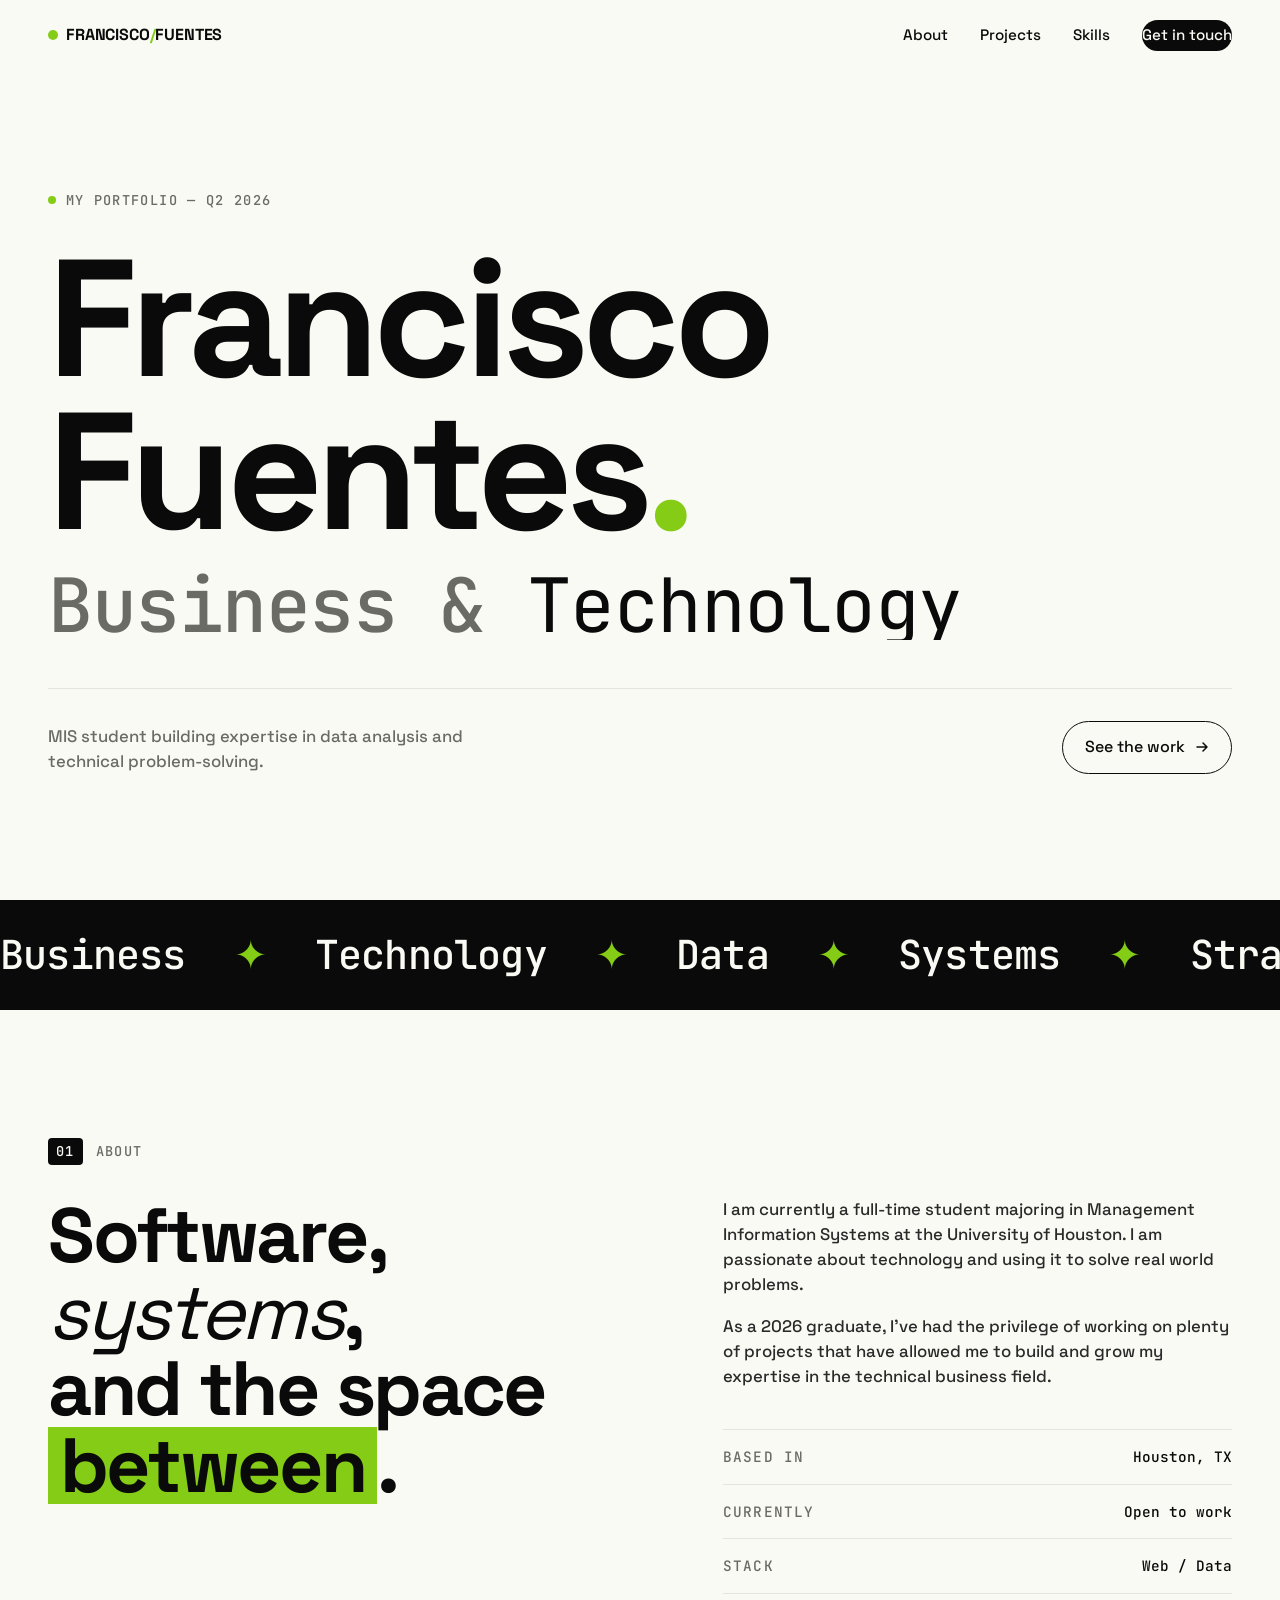
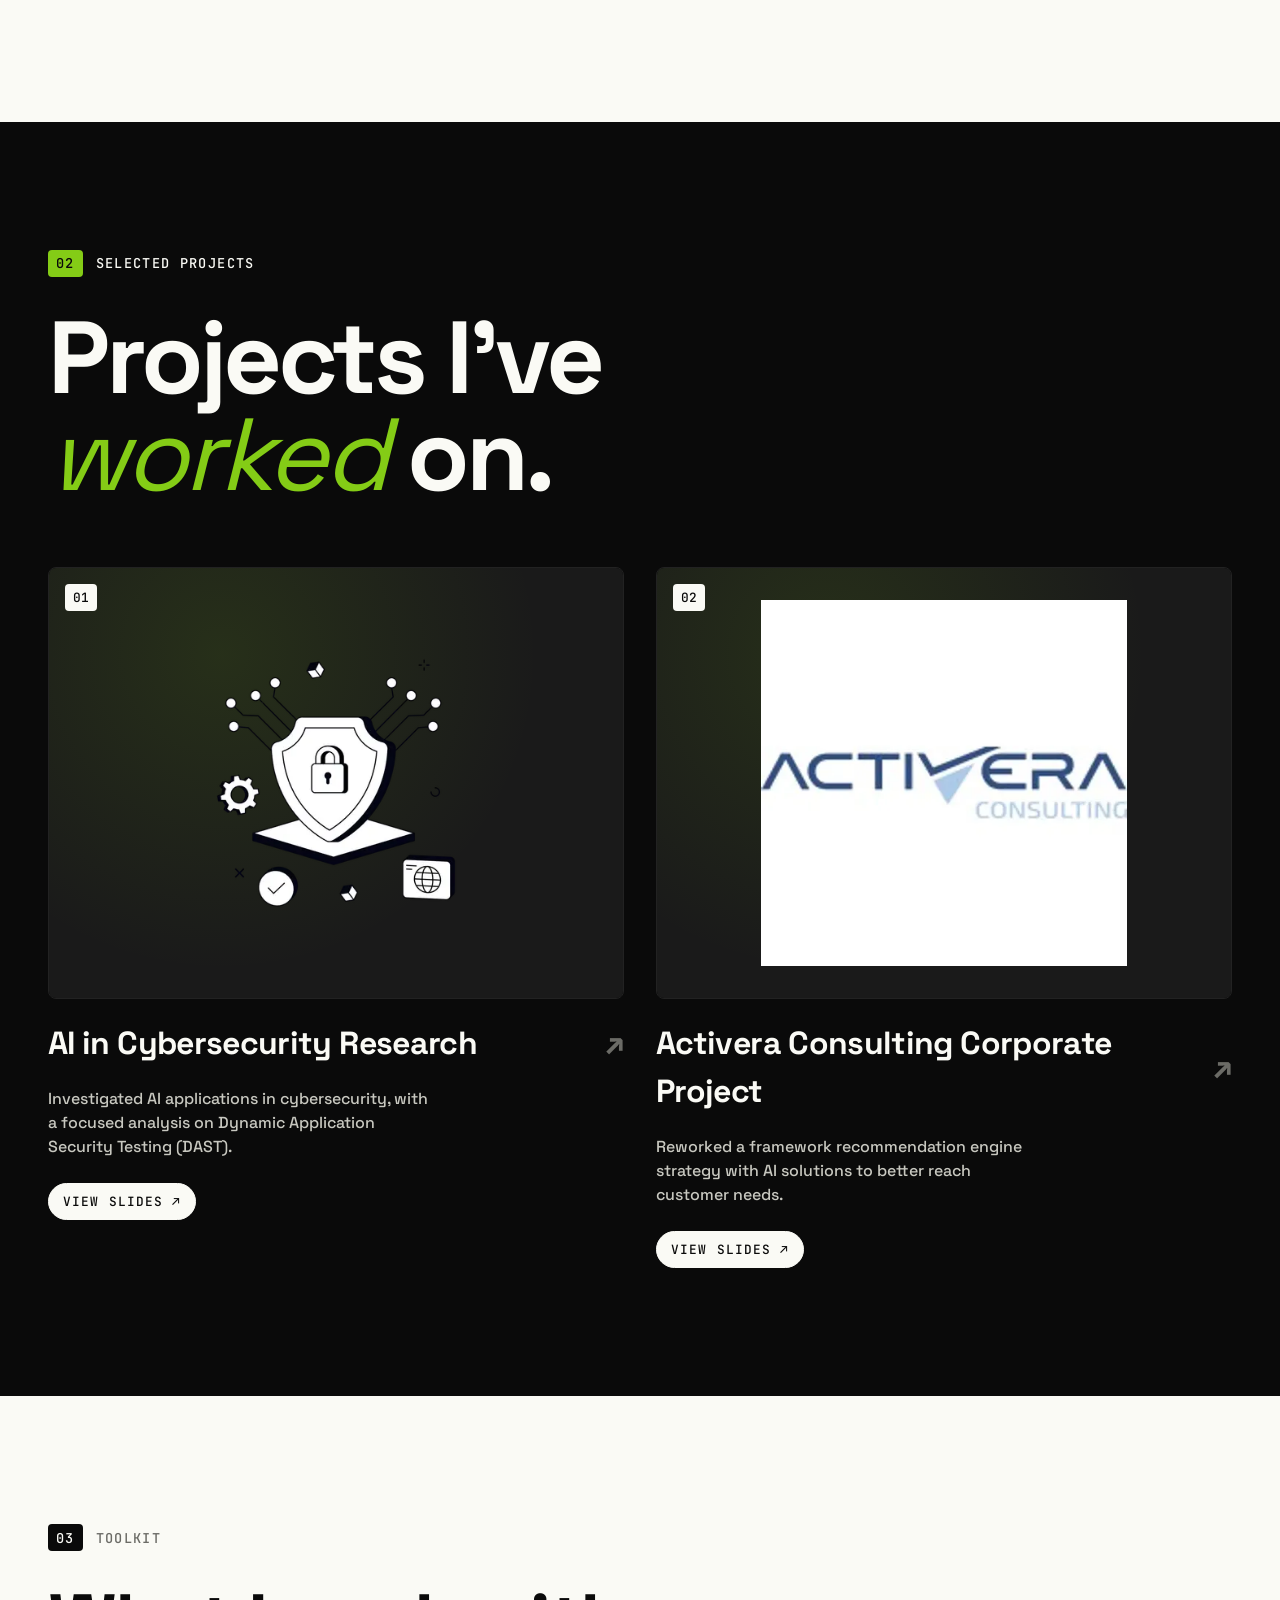
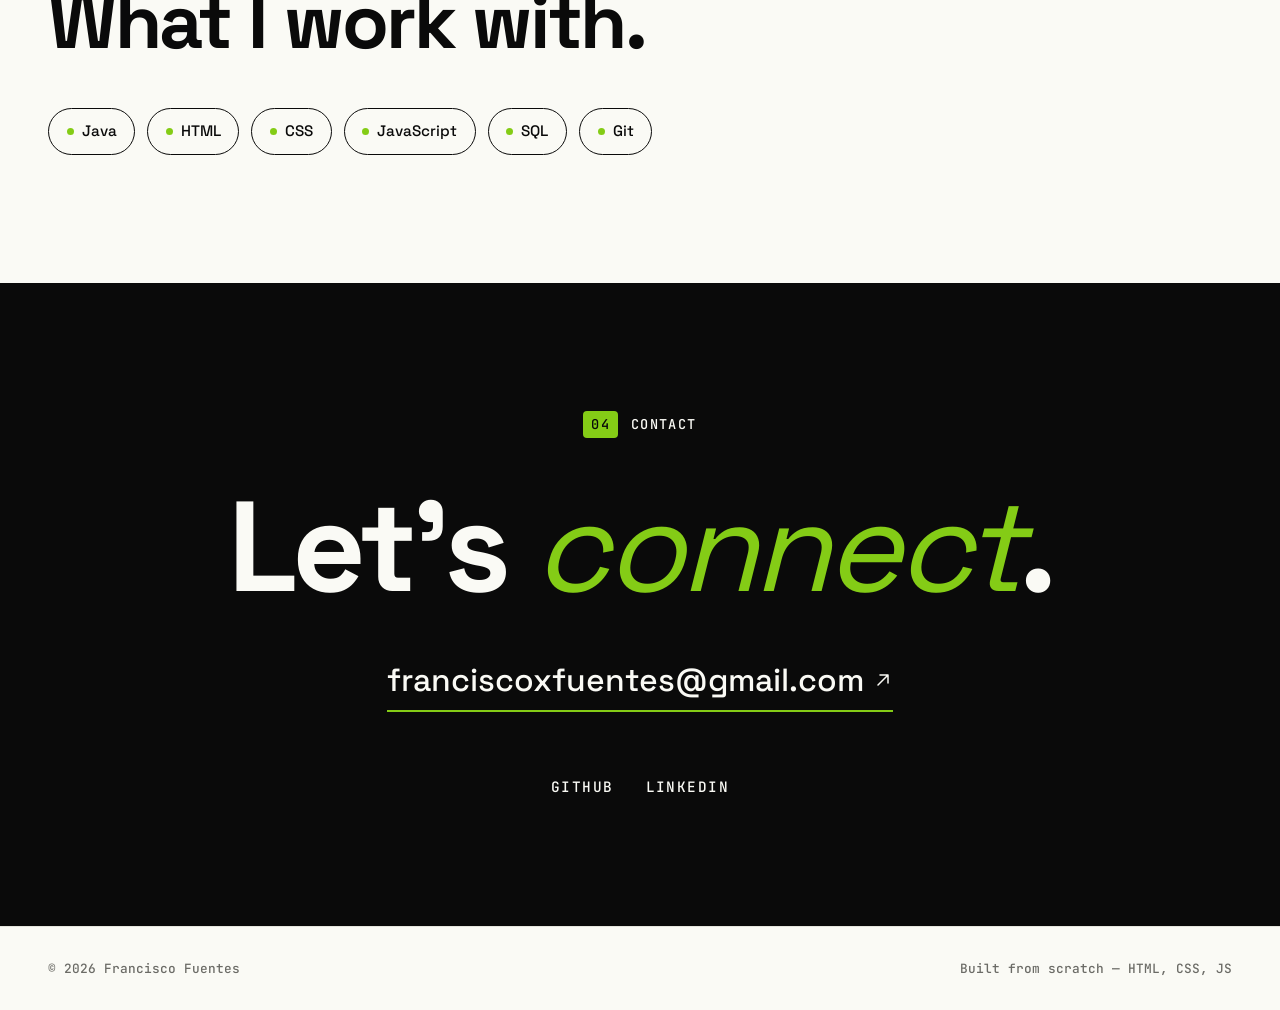
==== index.html @ 5ec777bb "First commit" ====
<!DOCTYPE html>
<html lang="en">
<head>
  <meta charset="UTF-8" />
  <meta name="viewport" content="width=device-width, initial-scale=1.0" />
  <meta name="description" content="Personal portfolio — selected work and projects." />
  <title>Portfolio — Francisco Fuentes</title>

  <link rel="preconnect" href="https://fonts.googleapis.com" />
  <link rel="preconnect" href="https://fonts.gstatic.com" crossorigin />
  <link
    href="https://fonts.googleapis.com/css2?family=Space+Grotesk:wght@400;500;700&family=JetBrains+Mono:wght@400;500&display=swap"
    rel="stylesheet"
  />

  <link rel="stylesheet" href="styles.css" />
</head>
<body>
  <div class="cursor" aria-hidden="true"></div>

  <header class="nav" data-reveal>
    <a href="#top" class="nav__brand">
      <span class="nav__dot" aria-hidden="true"></span>
      <span class="nav__name">FRANCISCO<span class="accent">/</span>FUENTES</span>
    </a>
    <nav class="nav__links" aria-label="Primary">
      <a href="#about">About</a>
      <a href="#work">Projects</a>
      <a href="#skills">Skills</a>
      <a href="#contact" class="nav__cta">Get in touch</a>
    </nav>
  </header>

  <main id="top">
    <section class="hero">
      <p class="eyebrow" data-reveal>
        <span class="eyebrow__bullet" aria-hidden="true"></span>
        My Portfolio &mdash; Q2 2026
      </p>

      <h1 class="hero__title">
        <span class="line"><span>Francisco</span></span>
        <span class="line"><span>Fuentes<span class="accent">.</span></span></span>
        <span class="line line--small"><span>Business &amp; <em>Technology</em></span></span>
      </h1>

      <div class="hero__meta" data-reveal>
        <p class="hero__bio">
          MIS student building expertise in data analysis and technical problem-solving.
        </p>
        <a href="#work" class="hero__scroll">
          <span>See the work</span>
          <svg width="14" height="14" viewBox="0 0 14 14" aria-hidden="true">
            <path d="M2 7h10M8 3l4 4-4 4" fill="none" stroke="currentColor" stroke-width="1.5" stroke-linecap="round" stroke-linejoin="round"/>
          </svg>
        </a>
      </div>
    </section>

    <div class="marquee" aria-hidden="true">
      <div class="marquee__track">
        <span>Business</span><span aria-hidden="true">✦</span>
        <span>Technology</span><span aria-hidden="true">✦</span>
        <span>Data</span><span aria-hidden="true">✦</span>
        <span>Systems</span><span aria-hidden="true">✦</span>
        <span>Strategy</span><span aria-hidden="true">✦</span>
        <span>Research</span><span aria-hidden="true">✦</span>
        <span>Business</span><span aria-hidden="true">✦</span>
        <span>Technology</span><span aria-hidden="true">✦</span>
        <span>Data</span><span aria-hidden="true">✦</span>
        <span>Systems</span><span aria-hidden="true">✦</span>
        <span>Strategy</span><span aria-hidden="true">✦</span>
        <span>Research</span><span aria-hidden="true">✦</span>
      </div>
    </div>

    <section class="about" id="about">
      <p class="section-label" data-reveal>
        <span class="section-label__num">01</span>
        <span>About</span>
      </p>
      <div class="about__grid">
        <h2 class="about__heading" data-reveal>
          Software, <br/>
          <em>systems</em>,<br/>
          and the space<br/>
          <span class="accent-block">between</span>.
        </h2>
        <div class="about__body" data-reveal>
          <p>
            I am currently a full-time student majoring in Management Information Systems at the University of Houston. I am passionate about technology and using it to solve real world problems.
          </p>
          <p>
            As a 2026 graduate, I've had the privilege of working on plenty of projects that have allowed me to build and grow my expertise in the technical business field.
          </p>
          <ul class="about__facts">
            <li><span>Based in</span><strong>Houston, TX</strong></li>
            <li><span>Currently</span><strong>Open to work</strong></li>
            <li><span>Stack</span><strong>Web / Data</strong></li>
          </ul>
        </div>
      </div>
    </section>

    <section class="work" id="work">
      <p class="section-label section-label--light" data-reveal>
        <span class="section-label__num">02</span>
        <span>Selected projects</span>
      </p>
      <h2 class="work__heading" data-reveal>
        Projects I've<br/>
        <em>worked</em> on.
      </h2>

      <div class="projects" id="projects" role="list"></div>
    </section>

    <section class="skills" id="skills">
      <p class="section-label" data-reveal>
        <span class="section-label__num">03</span>
        <span>Toolkit</span>
      </p>
      <h2 class="skills__heading" data-reveal>What I work with.</h2>
      <ul class="skills__grid" id="skills-grid"></ul>
    </section>

    <section class="contact" id="contact">
      <p class="section-label section-label--light" data-reveal>
        <span class="section-label__num">04</span>
        <span>Contact</span>
      </p>
      <h2 class="contact__heading" data-reveal>
        Let's <em>connect</em>.
      </h2>
      <a href="mailto:franciscoxfuentes@gmail.com" class="contact__email" data-reveal>
        franciscoxfuentes@gmail.com
        <svg width="20" height="20" viewBox="0 0 20 20" aria-hidden="true">
          <path d="M5 15L15 5M7 5h8v8" fill="none" stroke="currentColor" stroke-width="1.5" stroke-linecap="round" stroke-linejoin="round"/>
        </svg>
      </a>

      <ul class="contact__links" data-reveal>
        <li><a href="https://github.com/" target="_blank" rel="noopener">GitHub</a></li>
        <li><a href="https://www.linkedin.com/" target="_blank" rel="noopener">LinkedIn</a></li>
      </ul>
    </section>
  </main>

  <footer class="footer">
    <span>&copy; <span id="year"></span> Francisco Fuentes</span>
    <span class="footer__meta">Built from scratch &mdash; HTML, CSS, JS</span>
  </footer>

  <script src="projects.js"></script>
  <script src="common.js"></script>
  <script src="script.js"></script>
</body>
</html>
---- styles.css ----
:root {
  --bg:       #fafaf5;
  --ink:      #0a0a0a;
  --ink-2:    #1a1a1a;
  --muted:    #6b6b66;
  --line:     #e5e5dd;
  --lime:     #84cc16;
  --lime-2:   #a3e635;

  --display:  'Space Grotesk', system-ui, sans-serif;
  --mono:     'JetBrains Mono', ui-monospace, monospace;

  --pad: clamp(1.25rem, 4vw, 3rem);
  --max: 1400px;

  --ease: cubic-bezier(0.22, 1, 0.36, 1);
}

* { box-sizing: border-box; margin: 0; padding: 0; }

html { scroll-behavior: smooth; -webkit-text-size-adjust: 100%; }
body {
  font-family: var(--display);
  background: var(--bg);
  color: var(--ink);
  font-weight: 500;
  line-height: 1.5;
  overflow-x: hidden;
  -webkit-font-smoothing: antialiased;
  -moz-osx-font-smoothing: grayscale;
}

a { color: inherit; text-decoration: none; }
button { font: inherit; cursor: pointer; }
img { display: block; max-width: 100%; }

::selection { background: var(--lime); color: var(--ink); }

.accent { color: var(--lime); }
.accent-block {
  background: var(--lime);
  padding: 0 0.15em;
  display: inline-block;
}

/* Cursor follower */
.cursor {
  position: fixed;
  top: 0; left: 0;
  width: 14px; height: 14px;
  border-radius: 50%;
  background: var(--lime);
  pointer-events: none;
  z-index: 9999;
  mix-blend-mode: multiply;
  transform: translate(-50%, -50%);
  transition: width 0.25s var(--ease), height 0.25s var(--ease), opacity 0.2s var(--ease);
  opacity: 0;
}
.cursor.is-visible { opacity: 1; }
.cursor.is-hover  { width: 56px; height: 56px; }
@media (hover: none) { .cursor { display: none; } }

/* Nav */
.nav {
  position: fixed;
  top: 0; left: 0; right: 0;
  display: flex;
  align-items: center;
  justify-content: space-between;
  padding: 1.25rem var(--pad);
  z-index: 100;
  background: color-mix(in srgb, var(--bg) 80%, transparent);
  backdrop-filter: blur(12px);
  -webkit-backdrop-filter: blur(12px);
  border-bottom: 1px solid transparent;
  transition: border-color 0.3s var(--ease);
}
.nav.is-scrolled { border-bottom-color: var(--line); }

.nav__brand {
  display: flex;
  align-items: center;
  gap: 0.5rem;
  font-weight: 700;
  letter-spacing: -0.01em;
}
.nav__dot {
  width: 10px; height: 10px;
  background: var(--lime);
  border-radius: 50%;
  display: inline-block;
  animation: pulse 2.4s var(--ease) infinite;
}
@keyframes pulse {
  0%, 100% { transform: scale(1); opacity: 1; }
  50% { transform: scale(1.4); opacity: 0.6; }
}

.nav__links {
  display: flex;
  align-items: center;
  gap: 2rem;
  font-size: 0.95rem;
}
.nav__links a {
  position: relative;
  padding: 0.25rem 0;
}
.nav__links a:not(.nav__cta)::after {
  content: '';
  position: absolute;
  left: 0; bottom: 0;
  width: 100%;
  height: 1.5px;
  background: var(--ink);
  transform-origin: right;
  transform: scaleX(0);
  transition: transform 0.4s var(--ease);
}
.nav__links a:not(.nav__cta):hover::after { transform-origin: left; transform: scaleX(1); }

.nav__cta {
  background: var(--ink);
  color: var(--bg);
  padding: 0.6rem 2rem;
  border-radius: 999px;
  font-weight: 500;
  transition: background 0.3s var(--ease), color 0.3s var(--ease);
}
.nav__cta:hover { background: var(--lime); color: var(--ink); }

@media (max-width: 720px) {
  .nav__links { gap: 1rem; }
  .nav__links a:not(.nav__cta) { display: none; }
}

/* Hero */
.hero {
  min-height: 100vh;
  padding: 8rem var(--pad) 4rem;
  max-width: var(--max);
  margin: 0 auto;
  display: flex;
  flex-direction: column;
  justify-content: center;
  position: relative;
}

.eyebrow {
  font-family: var(--mono);
  font-size: 0.85rem;
  text-transform: uppercase;
  letter-spacing: 0.1em;
  color: var(--muted);
  display: inline-flex;
  align-items: center;
  gap: 0.6rem;
  margin-bottom: 2rem;
}
.eyebrow__bullet {
  width: 8px; height: 8px;
  background: var(--lime);
  border-radius: 50%;
  display: inline-block;
}

.hero__title {
  font-size: clamp(3.5rem, 13vw, 11rem);
  font-weight: 700;
  line-height: 0.92;
  letter-spacing: -0.04em;
  margin-bottom: 3rem;
}
.hero__title em { font-style: italic; font-weight: 400; }
.hero__title .line {
  display: block;
  overflow: hidden;
}
.hero__title .line > span {
  display: inline-block;
  transform: translateY(110%);
  transition: transform 1s var(--ease);
}
.hero__title.is-revealed .line > span { transform: translateY(0); }
.hero__title .line:nth-child(1) > span { transition-delay: 0.05s; }
.hero__title .line:nth-child(2) > span { transition-delay: 0.18s; }
.hero__title .line:nth-child(3) > span { transition-delay: 0.32s; }

.hero__title .line--small {
  font-size: 0.45em;
  font-weight: 500;
  font-family: var(--mono);
  letter-spacing: -0.02em;
  margin-top: 0.3em;
  color: var(--muted);
}
.hero__title .line--small em { color: var(--ink); font-style: normal; }

.hero__meta {
  display: flex;
  flex-wrap: wrap;
  align-items: flex-end;
  justify-content: space-between;
  gap: 2rem;
  border-top: 1px solid var(--line);
  padding-top: 2rem;
}
.hero__bio {
  max-width: 28rem;
  font-size: 1.05rem;
  color: var(--muted);
}

.hero__scroll {
  display: inline-flex;
  align-items: center;
  gap: 0.6rem;
  padding: 0.85rem 1.4rem;
  border: 1.5px solid var(--ink);
  border-radius: 999px;
  font-weight: 500;
  transition: background 0.3s var(--ease), color 0.3s var(--ease), transform 0.3s var(--ease);
}
.hero__scroll:hover {
  background: var(--ink);
  color: var(--bg);
  transform: translateY(-2px);
}
.hero__scroll svg { transition: transform 0.3s var(--ease); }
.hero__scroll:hover svg { transform: translateX(4px); }

/* Marquee */
.marquee {
  background: var(--ink);
  color: var(--bg);
  padding: 1.5rem 0;
  overflow: hidden;
  border-top: 1px solid var(--ink);
  border-bottom: 1px solid var(--ink);
}
.marquee__track {
  display: flex;
  gap: 3rem;
  white-space: nowrap;
  animation: marquee 30s linear infinite;
  font-family: var(--mono);
  font-size: clamp(1.5rem, 4vw, 2.5rem);
  font-weight: 500;
  letter-spacing: -0.02em;
  width: max-content;
}
.marquee__track > span:nth-child(even) { color: var(--lime); }
@keyframes marquee {
  from { transform: translateX(0); }
  to   { transform: translateX(-50%); }
}

/* Section labels */
.section-label {
  font-family: var(--mono);
  font-size: 0.85rem;
  text-transform: uppercase;
  letter-spacing: 0.1em;
  display: inline-flex;
  align-items: center;
  gap: 0.8rem;
  margin-bottom: 2rem;
  color: var(--muted);
}
.section-label__num {
  background: var(--ink);
  color: var(--bg);
  padding: 0.2rem 0.5rem;
  border-radius: 4px;
  font-weight: 500;
}
.section-label--light { color: var(--bg); opacity: 0.7; }
.section-label--light .section-label__num { background: var(--lime); color: var(--ink); }

/* About */
.about {
  padding: 8rem var(--pad);
  max-width: var(--max);
  margin: 0 auto;
}
.about__grid {
  display: grid;
  grid-template-columns: 1.2fr 1fr;
  gap: 4rem;
  align-items: start;
}
.about__heading {
  font-size: clamp(2.25rem, 6vw, 5rem);
  font-weight: 700;
  line-height: 1;
  letter-spacing: -0.03em;
}
.about__heading em { font-style: italic; font-weight: 400; }

.about__body { font-size: 1.05rem; color: #2a2a2a; }
.about__body p + p { margin-top: 1rem; }
.about__facts {
  list-style: none;
  margin-top: 2.5rem;
  border-top: 1px solid var(--line);
}
.about__facts li {
  display: flex;
  justify-content: space-between;
  padding: 1rem 0;
  border-bottom: 1px solid var(--line);
  font-family: var(--mono);
  font-size: 0.9rem;
}
.about__facts li span { color: var(--muted); text-transform: uppercase; letter-spacing: 0.08em; }
.about__facts li strong { font-weight: 500; color: var(--ink); }

@media (max-width: 820px) {
  .about__grid { grid-template-columns: 1fr; gap: 2rem; }
}

/* Work / projects */
.work {
  background: var(--ink);
  color: var(--bg);
  padding: 8rem var(--pad);
}
.work > * { max-width: var(--max); margin-left: auto; margin-right: auto; }

.work__heading {
  font-size: clamp(2.5rem, 8vw, 7rem);
  font-weight: 700;
  line-height: 0.95;
  letter-spacing: -0.04em;
  margin-bottom: 4rem;
}
.work__heading em { font-style: italic; font-weight: 400; color: var(--lime); }

.projects {
  display: grid;
  grid-template-columns: repeat(2, 1fr);
  gap: 3rem 2rem;
}
@media (max-width: 820px) { .projects { grid-template-columns: 1fr; } }

.project {
  display: flex;
  flex-direction: column;
  gap: 1.25rem;
  position: relative;
}
.project__media {
  position: relative;
  aspect-ratio: 4 / 3;
  background: var(--ink-2);
  border-radius: 8px;
  overflow: hidden;
  border: 1px solid #222;
}
.project__media img,
.project__media svg {
  width: 100%;
  height: 100%;
  object-fit: cover;
  transition: transform 0.7s var(--ease);
}
.project__media--contain img,
.project__media--contain svg {
  object-fit: contain;
  padding: 2rem;
  background:
    radial-gradient(circle at 30% 20%, rgba(132, 204, 22, 0.12), transparent 60%),
    var(--ink-2);
}
.project:hover .project__media img,
.project:hover .project__media svg { transform: scale(1.05); }

.project__media::after {
  content: '';
  position: absolute;
  inset: 0;
  background: linear-gradient(180deg, transparent 60%, rgba(132, 204, 22, 0.08));
  pointer-events: none;
  opacity: 0;
  transition: opacity 0.4s var(--ease);
}
.project:hover .project__media::after { opacity: 1; }

.project__index {
  position: absolute;
  top: 1rem; left: 1rem;
  font-family: var(--mono);
  font-size: 0.8rem;
  background: var(--bg);
  color: var(--ink);
  padding: 0.25rem 0.5rem;
  border-radius: 4px;
  z-index: 2;
}

.project__title {
  font-size: clamp(1.5rem, 3vw, 2rem);
  font-weight: 700;
  letter-spacing: -0.02em;
  display: flex;
  align-items: center;
  justify-content: space-between;
  gap: 1rem;
}
.project__title-link {
  color: inherit;
  text-decoration: none;
  transition: color 0.3s var(--ease);
}
.project__title-link:hover { color: var(--lime); }
.project__title-link::after {
  content: '';
  position: absolute;
  inset: 0;
  z-index: 1;
  border-radius: 8px;
}
.project__media,
.project__desc { position: relative; z-index: 0; }
.project__links { position: relative; z-index: 2; }

.project__title-arrow {
  display: inline-block;
  transition: transform 0.4s var(--ease), color 0.3s var(--ease);
  color: var(--muted);
}
.project:hover .project__title-arrow {
  transform: translate(4px, -4px);
  color: var(--lime);
}

.project__desc {
  color: #c8c8c0;
  font-size: 1rem;
  max-width: 38ch;
}

.project__links {
  display: flex;
  gap: 0.75rem;
  margin-top: 0.25rem;
}
.project__link {
  font-family: var(--mono);
  font-size: 0.8rem;
  text-transform: uppercase;
  letter-spacing: 0.08em;
  padding: 0.5rem 0.9rem;
  border: 1px solid #333;
  border-radius: 999px;
  display: inline-flex;
  align-items: center;
  gap: 0.4rem;
  transition: background 0.3s var(--ease), color 0.3s var(--ease), border-color 0.3s var(--ease);
}
.project__link:hover {
  background: var(--lime);
  color: var(--ink);
  border-color: var(--lime);
}
.project__link--primary {
  background: var(--bg);
  color: var(--ink);
  border-color: var(--bg);
}

.projects__empty {
  grid-column: 1 / -1;
  text-align: center;
  padding: 4rem 2rem;
  border: 2px dashed #333;
  border-radius: 8px;
  color: var(--muted);
  font-family: var(--mono);
  font-size: 0.95rem;
}
.projects__empty code {
  background: var(--bg);
  color: var(--ink);
  padding: 0.1em 0.4em;
  border-radius: 4px;
}

/* Skills */
.skills {
  padding: 8rem var(--pad);
  max-width: var(--max);
  margin: 0 auto;
}
.skills__heading {
  font-size: clamp(2.25rem, 6vw, 5rem);
  font-weight: 700;
  line-height: 1;
  letter-spacing: -0.03em;
  margin-bottom: 3rem;
}
.skills__grid {
  list-style: none;
  display: flex;
  flex-wrap: wrap;
  gap: 0.75rem;
}
.skill {
  display: inline-flex;
  align-items: center;
  gap: 0.5rem;
  padding: 0.7rem 1.1rem;
  border: 1.5px solid var(--ink);
  border-radius: 999px;
  font-weight: 500;
  font-size: 0.95rem;
  background: var(--bg);
  transition: background 0.3s var(--ease), color 0.3s var(--ease), transform 0.3s var(--ease);
}
.skill:hover {
  background: var(--lime);
  transform: translateY(-3px) rotate(-2deg);
}
.skill__dot {
  width: 7px; height: 7px;
  border-radius: 50%;
  background: var(--lime);
}
.skill:hover .skill__dot { background: var(--ink); }

/* Contact */
.contact {
  background: var(--ink);
  color: var(--bg);
  padding: 8rem var(--pad);
  text-align: center;
}
.contact__heading {
  font-size: clamp(3rem, 10vw, 9rem);
  font-weight: 700;
  line-height: 0.95;
  letter-spacing: -0.04em;
  margin: 1rem 0 3rem;
}
.contact__heading em { font-style: italic; font-weight: 400; color: var(--lime); }

.contact__email {
  display: inline-flex;
  align-items: center;
  gap: 0.6rem;
  font-size: clamp(1.25rem, 3vw, 2rem);
  font-weight: 500;
  border-bottom: 2px solid var(--lime);
  padding-bottom: 0.4rem;
  transition: color 0.3s var(--ease), gap 0.3s var(--ease);
}
.contact__email:hover { color: var(--lime); gap: 1rem; }

.contact__links {
  list-style: none;
  display: flex;
  justify-content: center;
  flex-wrap: wrap;
  gap: 2rem;
  margin-top: 4rem;
  font-family: var(--mono);
  font-size: 0.9rem;
  text-transform: uppercase;
  letter-spacing: 0.1em;
}
.contact__links a {
  position: relative;
  padding-bottom: 2px;
}
.contact__links a::after {
  content: '';
  position: absolute;
  left: 0; bottom: 0;
  width: 100%;
  height: 1px;
  background: var(--bg);
  transform-origin: right;
  transform: scaleX(0);
  transition: transform 0.4s var(--ease);
}
.contact__links a:hover { color: var(--lime); }
.contact__links a:hover::after { transform-origin: left; transform: scaleX(1); background: var(--lime); }

/* Footer */
.footer {
  display: flex;
  justify-content: space-between;
  align-items: center;
  flex-wrap: wrap;
  gap: 1rem;
  padding: 2rem var(--pad);
  font-family: var(--mono);
  font-size: 0.8rem;
  color: var(--muted);
  border-top: 1px solid var(--line);
}

/* Reveal animations */
[data-reveal] {
  opacity: 0;
  transform: translateY(30px);
  transition: opacity 0.9s var(--ease), transform 0.9s var(--ease);
}
[data-reveal].is-revealed {
  opacity: 1;
  transform: translateY(0);
}

/* Project detail page */
.detail__hero {
  padding: 9rem var(--pad) 4rem;
  max-width: var(--max);
  margin: 0 auto;
}
.detail__hero--404 {
  min-height: 70vh;
  display: flex;
  flex-direction: column;
  justify-content: center;
}
.detail__hero--404 code {
  font-family: var(--mono);
  background: var(--ink);
  color: var(--bg);
  padding: 0.05em 0.4em;
  border-radius: 4px;
  font-size: 0.85em;
}

.detail__back {
  display: inline-flex;
  align-items: center;
  font-family: var(--mono);
  font-size: 0.85rem;
  text-transform: uppercase;
  letter-spacing: 0.1em;
  color: var(--muted);
  margin-bottom: 2.5rem;
  padding-bottom: 2px;
  border-bottom: 1px solid transparent;
  transition: color 0.3s var(--ease), border-color 0.3s var(--ease), gap 0.3s var(--ease);
  gap: 0.4rem;
}
.detail__back:hover {
  color: var(--ink);
  border-bottom-color: var(--ink);
  gap: 0.7rem;
}

.detail__title {
  font-size: clamp(2.75rem, 10vw, 8rem);
  font-weight: 700;
  line-height: 0.95;
  letter-spacing: -0.04em;
  margin: 1rem 0;
}
.detail__title em { font-style: italic; font-weight: 400; }

.detail__tagline {
  font-size: clamp(1.05rem, 2vw, 1.35rem);
  color: var(--muted);
  max-width: 50ch;
  margin-top: 1.5rem;
  line-height: 1.5;
}

.detail__meta {
  list-style: none;
  display: flex;
  flex-wrap: wrap;
  margin-top: 3rem;
  border-top: 1px solid var(--line);
  border-bottom: 1px solid var(--line);
}
.detail__meta li {
  flex: 1 1 12rem;
  padding: 1.1rem 1.5rem 1.1rem 0;
  font-family: var(--mono);
  font-size: 0.9rem;
  border-right: 1px solid var(--line);
}
.detail__meta li:last-child { border-right: none; }
.detail__meta li span {
  display: block;
  color: var(--muted);
  text-transform: uppercase;
  letter-spacing: 0.08em;
  font-size: 0.72rem;
  margin-bottom: 0.4rem;
}
.detail__meta li strong { font-weight: 500; color: var(--ink); }

.detail__actions {
  display: flex;
  flex-wrap: wrap;
  gap: 0.75rem;
  margin-top: 2.5rem;
}
.detail__actions .project__link {
  border-color: var(--ink);
  color: var(--ink);
}
.detail__actions .project__link--primary {
  background: var(--ink);
  color: var(--bg);
  border-color: var(--ink);
}
.detail__actions .project__link:hover {
  background: var(--lime);
  border-color: var(--lime);
  color: var(--ink);
}

.detail__cover {
  background: var(--ink);
  padding: clamp(2rem, 6vw, 4rem) var(--pad);
}
.detail__cover img,
.detail__cover svg {
  display: block;
  width: 100%;
  max-width: var(--max);
  margin: 0 auto;
  aspect-ratio: 16 / 9;
  object-fit: cover;
  border-radius: 10px;
  border: 1px solid #222;
}
.detail__cover--contain img,
.detail__cover--contain svg {
  object-fit: contain;
  padding: clamp(2rem, 6vw, 4rem);
  background:
    radial-gradient(circle at 30% 20%, rgba(132, 204, 22, 0.10), transparent 60%),
    var(--ink-2);
}

.detail__body {
  max-width: 720px;
  margin: 0 auto;
  padding: clamp(4rem, 10vw, 7rem) var(--pad);
  font-size: 1.1rem;
  line-height: 1.7;
  color: #2a2a2a;
}
.detail__body p + p { margin-top: 1.25rem; }
.detail__body p:first-child::first-letter {
  font-size: 1.4em;
  font-weight: 700;
  color: var(--ink);
}

.detail__tech {
  list-style: none;
  display: flex;
  flex-wrap: wrap;
  gap: 0.5rem;
  margin-top: 3.5rem;
  padding-top: 2rem;
  border-top: 1px solid var(--line);
}
.detail__tech li {
  font-family: var(--mono);
  font-size: 0.78rem;
  text-transform: uppercase;
  letter-spacing: 0.08em;
  padding: 0.45rem 0.9rem;
  border: 1px solid var(--line);
  border-radius: 999px;
  color: var(--ink);
  background: var(--bg);
  transition: background 0.3s var(--ease), border-color 0.3s var(--ease);
}
.detail__tech li:hover {
  background: var(--lime);
  border-color: var(--lime);
}

.detail__gallery {
  max-width: var(--max);
  margin: 0 auto;
  padding: 0 var(--pad) clamp(4rem, 10vw, 6rem);
  display: grid;
  grid-template-columns: repeat(auto-fit, minmax(320px, 1fr));
  gap: 1rem;
}
.detail__gallery img {
  width: 100%;
  aspect-ratio: 4 / 3;
  object-fit: cover;
  border-radius: 8px;
  border: 1px solid var(--line);
}

.detail__next { background: var(--ink); color: var(--bg); }
.detail__next a {
  display: flex;
  align-items: center;
  justify-content: space-between;
  gap: 2rem;
  flex-wrap: wrap;
  max-width: var(--max);
  margin: 0 auto;
  padding: clamp(3rem, 6vw, 5rem) var(--pad);
  transition: transform 0.4s var(--ease);
}
.detail__next a:hover { transform: translateX(8px); }
.detail__next-label {
  font-family: var(--mono);
  font-size: 0.85rem;
  text-transform: uppercase;
  letter-spacing: 0.1em;
  color: #888;
}
.detail__next-title {
  font-size: clamp(2rem, 6vw, 4rem);
  font-weight: 700;
  letter-spacing: -0.03em;
  transition: color 0.3s var(--ease);
}
.detail__next a:hover .detail__next-title { color: var(--lime); }

@media (max-width: 720px) {
  .detail__meta { flex-direction: column; }
  .detail__meta li {
    border-right: none;
    border-bottom: 1px solid var(--line);
    padding: 1rem 0;
  }
  .detail__meta li:last-child { border-bottom: none; }
  .detail__next a { justify-content: flex-start; }
}

/* Reduced motion */
@media (prefers-reduced-motion: reduce) {
  *, *::before, *::after {
    animation-duration: 0.001ms !important;
    transition-duration: 0.001ms !important;
  }
  [data-reveal] { opacity: 1; transform: none; }
  .hero__title .line > span { transform: none; }
  .marquee__track { animation: none; }
  .nav__dot { animation: none; }
  html { scroll-behavior: auto; }
}
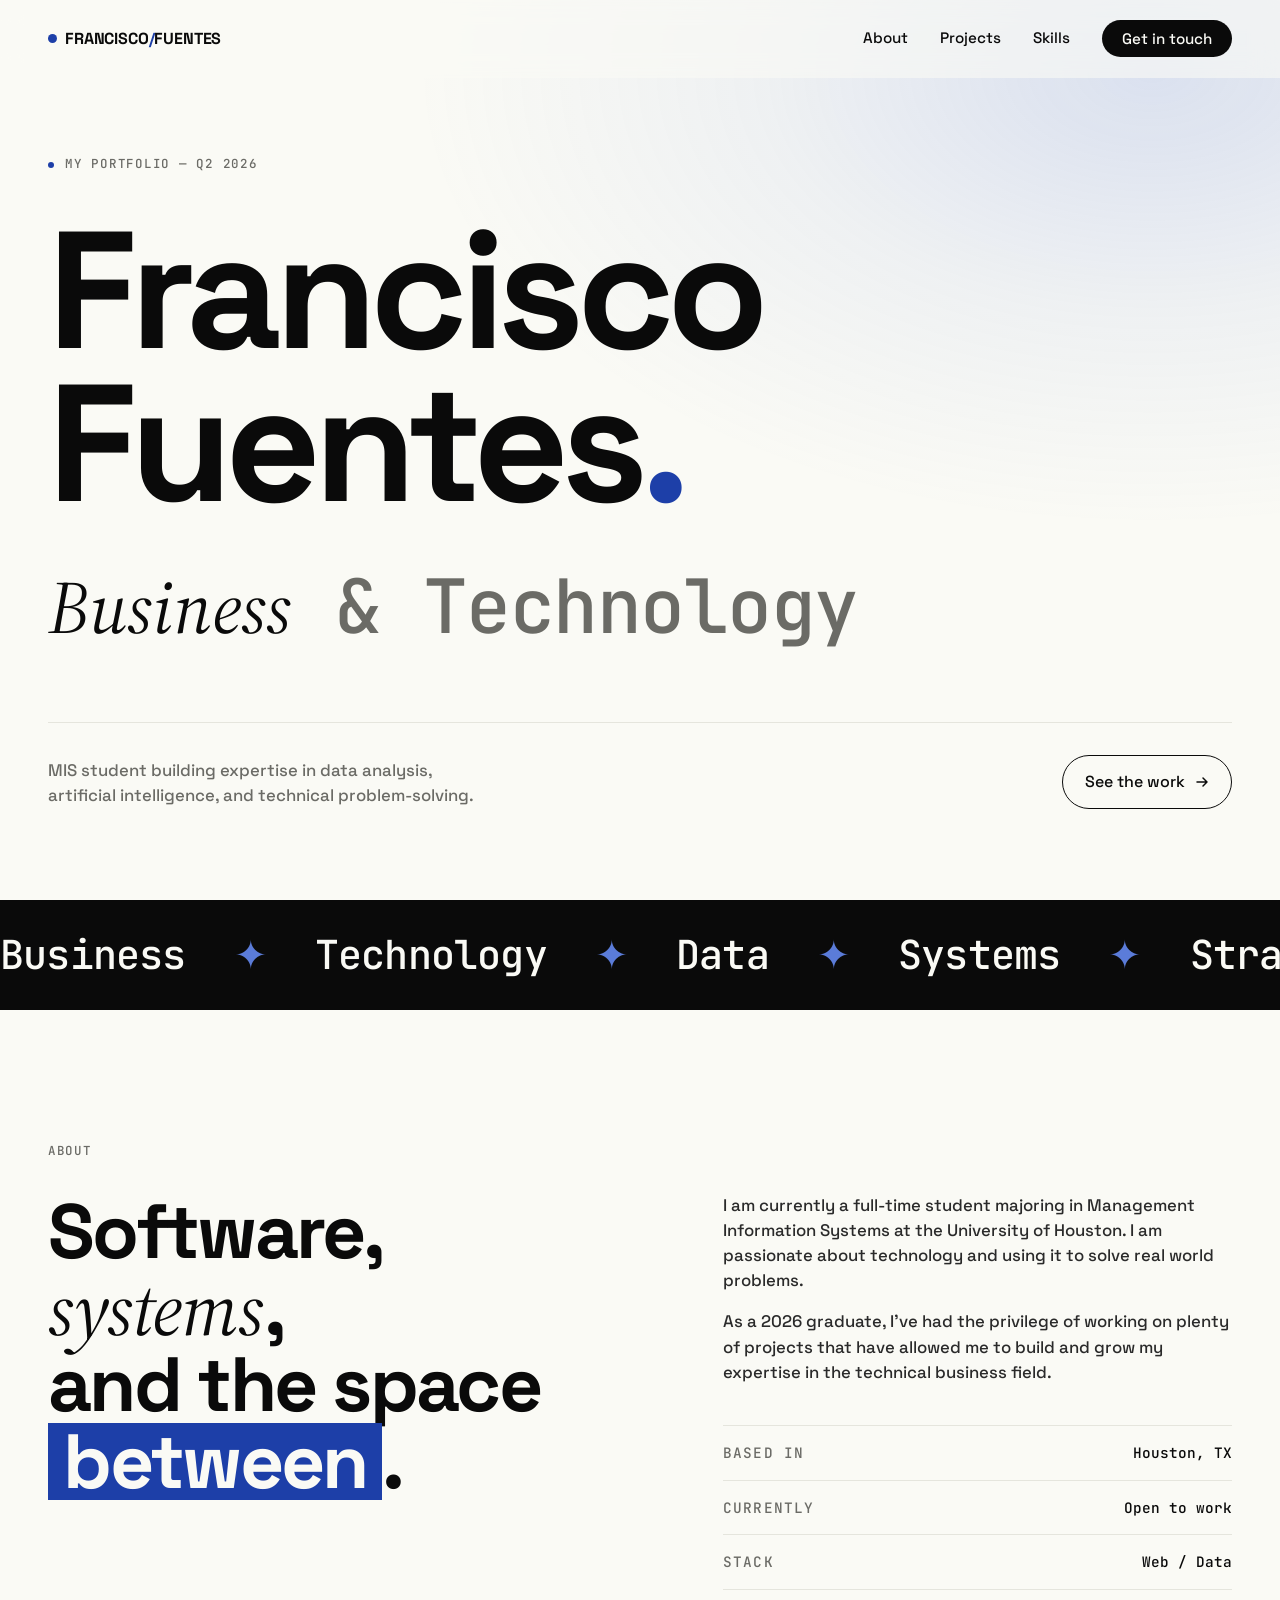
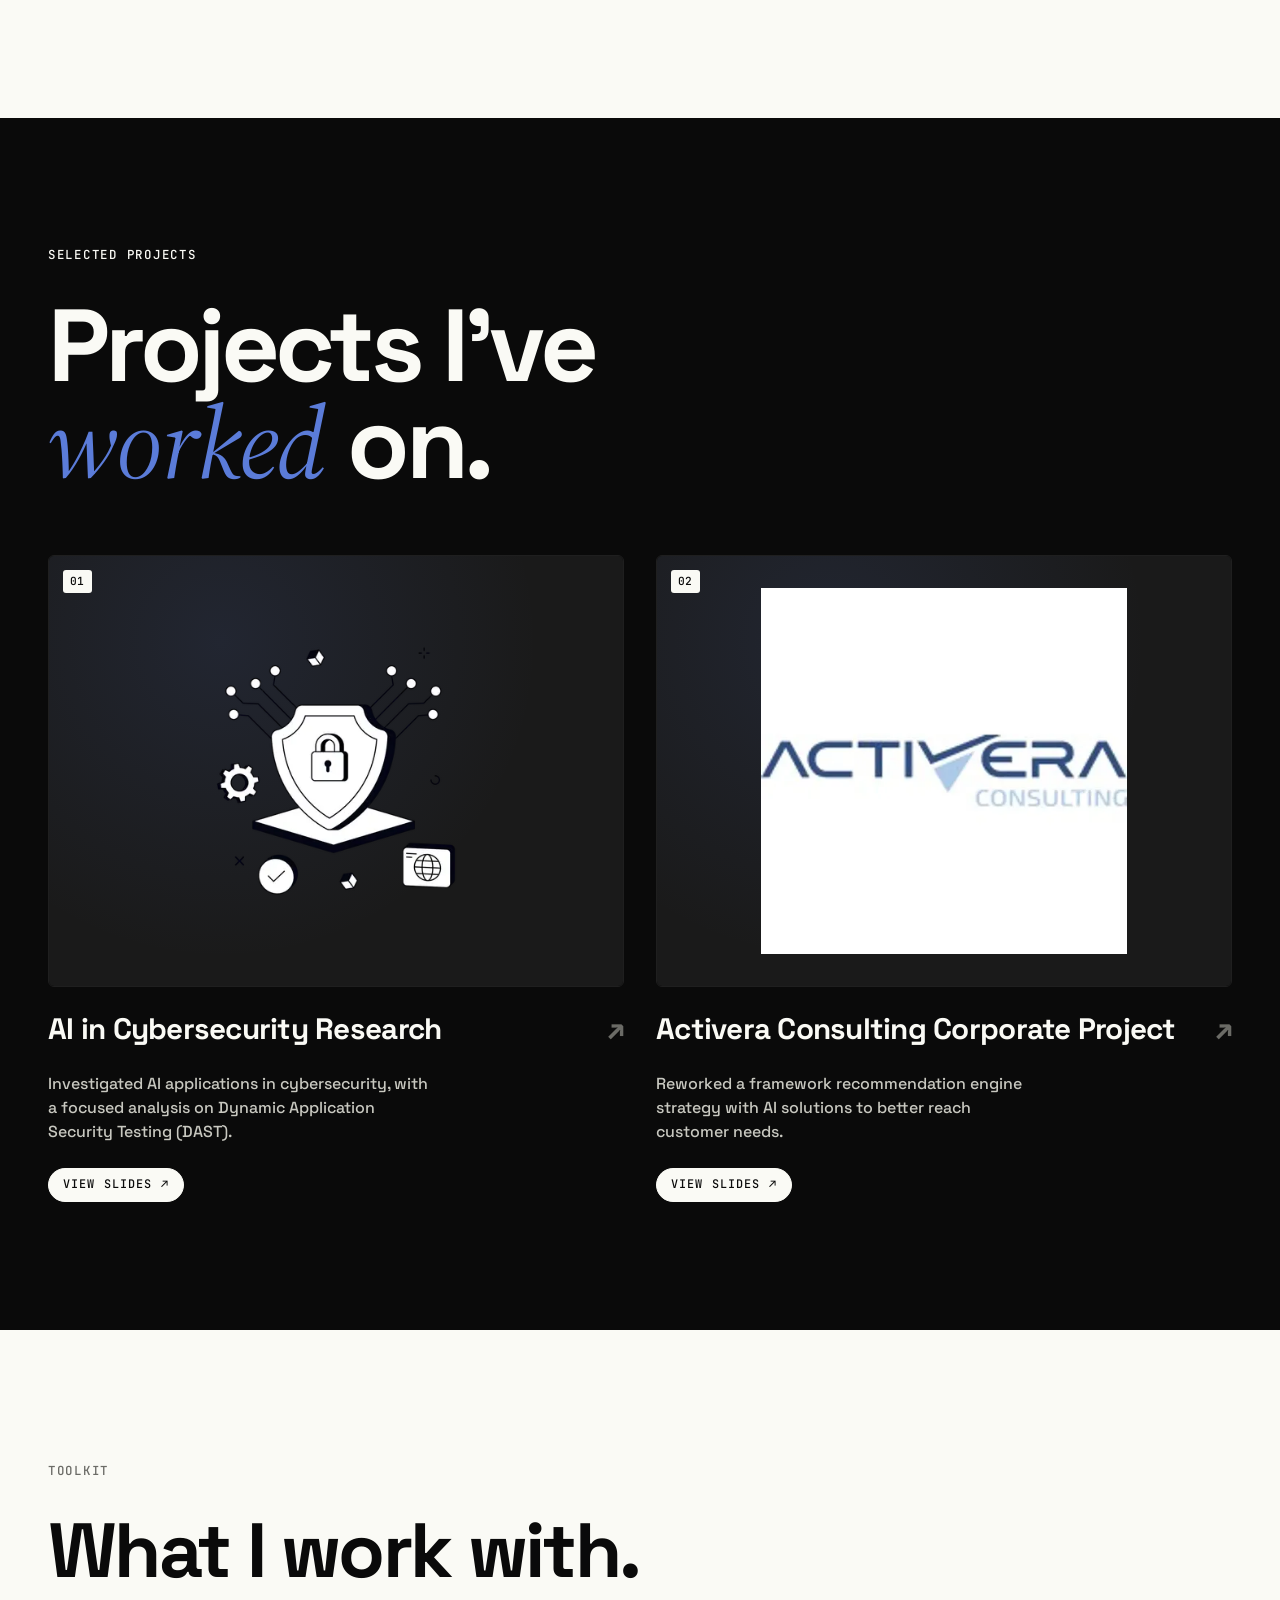
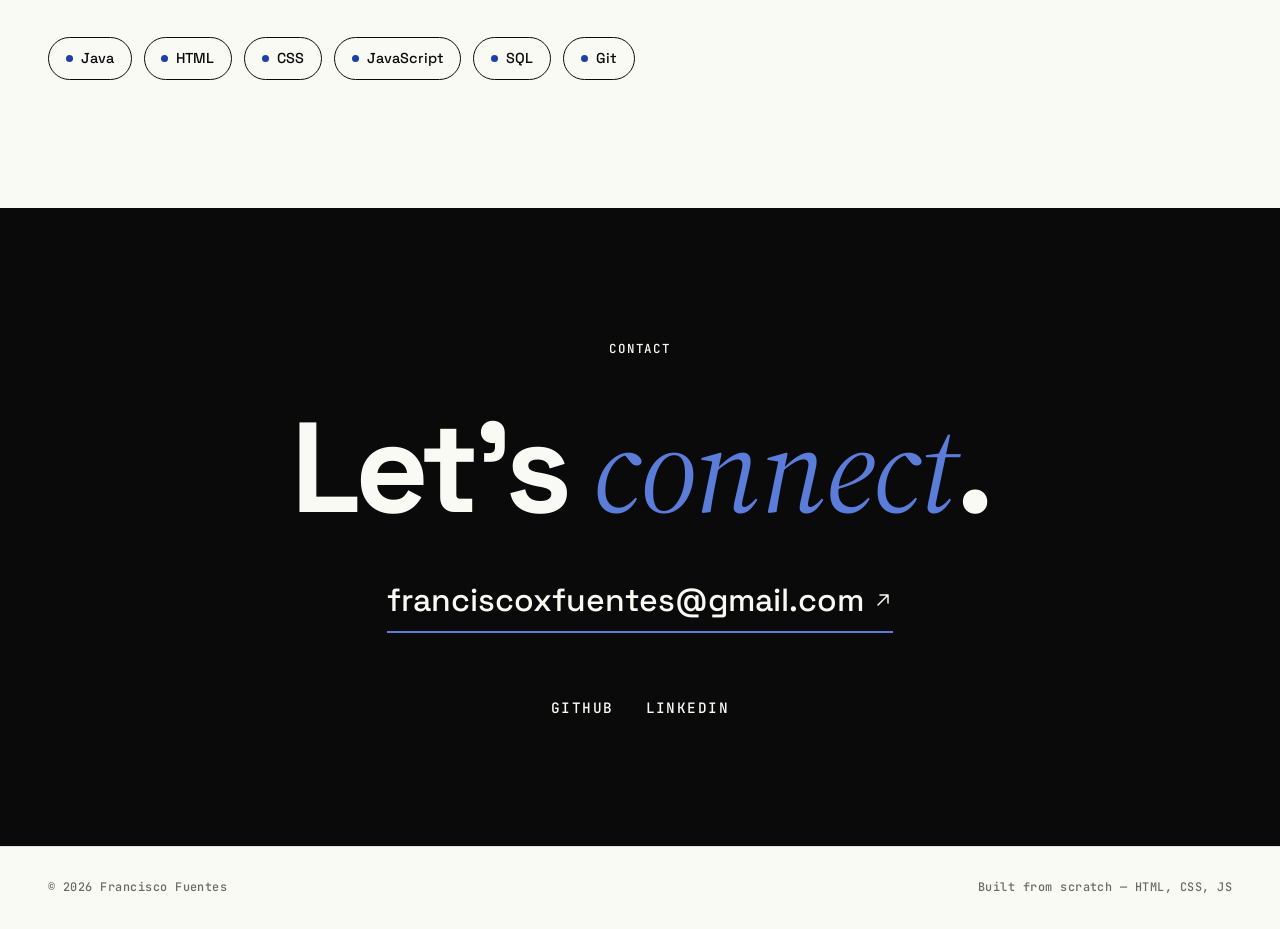
==== commit a2405bd6: "Final revision" ====
--- a/index.html
+++ b/index.html
@@ -9,15 +9,13 @@
   <link rel="preconnect" href="https://fonts.googleapis.com" />
   <link rel="preconnect" href="https://fonts.gstatic.com" crossorigin />
   <link
-    href="https://fonts.googleapis.com/css2?family=Space+Grotesk:wght@400;500;700&family=JetBrains+Mono:wght@400;500&display=swap"
+    href="https://fonts.googleapis.com/css2?family=JetBrains+Mono:wght@400;500&family=Source+Serif+4:ital,wght@0,400;0,500;1,400;1,500&family=Space+Grotesk:wght@400;500;700&display=swap"
     rel="stylesheet"
   />
 
   <link rel="stylesheet" href="styles.css" />
 </head>
 <body>
-  <div class="cursor" aria-hidden="true"></div>
-
   <header class="nav" data-reveal>
     <a href="#top" class="nav__brand">
       <span class="nav__dot" aria-hidden="true"></span>
@@ -41,12 +39,12 @@
       <h1 class="hero__title">
         <span class="line"><span>Francisco</span></span>
         <span class="line"><span>Fuentes<span class="accent">.</span></span></span>
-        <span class="line line--small"><span>Business &amp; <em>Technology</em></span></span>
+        <span class="line line--small"><span><em>Business</em> &amp; Technology</span></span>
       </h1>
 
       <div class="hero__meta" data-reveal>
         <p class="hero__bio">
-          MIS student building expertise in data analysis and technical problem-solving.
+          MIS student building expertise in data analysis, artificial intelligence, and technical problem-solving.
         </p>
         <a href="#work" class="hero__scroll">
           <span>See the work</span>
@@ -76,7 +74,6 @@
 
     <section class="about" id="about">
       <p class="section-label" data-reveal>
-        <span class="section-label__num">01</span>
         <span>About</span>
       </p>
       <div class="about__grid">
@@ -104,7 +101,6 @@
 
     <section class="work" id="work">
       <p class="section-label section-label--light" data-reveal>
-        <span class="section-label__num">02</span>
         <span>Selected projects</span>
       </p>
       <h2 class="work__heading" data-reveal>
@@ -117,7 +113,6 @@
 
     <section class="skills" id="skills">
       <p class="section-label" data-reveal>
-        <span class="section-label__num">03</span>
         <span>Toolkit</span>
       </p>
       <h2 class="skills__heading" data-reveal>What I work with.</h2>
@@ -126,7 +121,6 @@
 
     <section class="contact" id="contact">
       <p class="section-label section-label--light" data-reveal>
-        <span class="section-label__num">04</span>
         <span>Contact</span>
       </p>
       <h2 class="contact__heading" data-reveal>
--- a/styles.css
+++ b/styles.css
@@ -4,10 +4,11 @@
   --ink-2:    #1a1a1a;
   --muted:    #6b6b66;
   --line:     #e5e5dd;
-  --lime:     #84cc16;
-  --lime-2:   #a3e635;
+  --accent:   #1d3fa8;
+  --accent-2: #5b7cd9;
 
   --display:  'Space Grotesk', system-ui, sans-serif;
+  --serif:    'Source Serif 4', 'Source Serif Pro', Georgia, 'Times New Roman', serif;
   --mono:     'JetBrains Mono', ui-monospace, monospace;
 
   --pad: clamp(1.25rem, 4vw, 3rem);
@@ -34,32 +35,15 @@
 button { font: inherit; cursor: pointer; }
 img { display: block; max-width: 100%; }
 
-::selection { background: var(--lime); color: var(--ink); }
-
-.accent { color: var(--lime); }
+::selection { background: var(--accent); color: var(--ink); }
+
+.accent { color: var(--accent); }
 .accent-block {
-  background: var(--lime);
-  padding: 0 0.15em;
+  background: var(--accent);
+  color: var(--bg);
+  padding: 0 0.2em;
   display: inline-block;
 }
-
-/* Cursor follower */
-.cursor {
-  position: fixed;
-  top: 0; left: 0;
-  width: 14px; height: 14px;
-  border-radius: 50%;
-  background: var(--lime);
-  pointer-events: none;
-  z-index: 9999;
-  mix-blend-mode: multiply;
-  transform: translate(-50%, -50%);
-  transition: width 0.25s var(--ease), height 0.25s var(--ease), opacity 0.2s var(--ease);
-  opacity: 0;
-}
-.cursor.is-visible { opacity: 1; }
-.cursor.is-hover  { width: 56px; height: 56px; }
-@media (hover: none) { .cursor { display: none; } }
 
 /* Nav */
 .nav {
@@ -70,9 +54,9 @@
   justify-content: space-between;
   padding: 1.25rem var(--pad);
   z-index: 100;
-  background: color-mix(in srgb, var(--bg) 80%, transparent);
-  backdrop-filter: blur(12px);
-  -webkit-backdrop-filter: blur(12px);
+  background: color-mix(in srgb, var(--bg) 60%, transparent);
+  backdrop-filter: blur(14px);
+  -webkit-backdrop-filter: blur(14px);
   border-bottom: 1px solid transparent;
   transition: border-color 0.3s var(--ease);
 }
@@ -86,15 +70,15 @@
   letter-spacing: -0.01em;
 }
 .nav__dot {
-  width: 10px; height: 10px;
-  background: var(--lime);
+  width: 9px; height: 9px;
+  background: var(--accent);
   border-radius: 50%;
   display: inline-block;
-  animation: pulse 2.4s var(--ease) infinite;
+  animation: pulse 4s var(--ease) infinite;
 }
 @keyframes pulse {
   0%, 100% { transform: scale(1); opacity: 1; }
-  50% { transform: scale(1.4); opacity: 0.6; }
+  50% { transform: scale(1.15); opacity: 0.78; }
 }
 
 .nav__links {
@@ -103,7 +87,7 @@
   gap: 2rem;
   font-size: 0.95rem;
 }
-.nav__links a {
+.nav__links a:not(.nav__cta) {
   position: relative;
   padding: 0.25rem 0;
 }
@@ -123,12 +107,15 @@
 .nav__cta {
   background: var(--ink);
   color: var(--bg);
-  padding: 0.6rem 2rem;
+  padding: 0.6rem 1.25rem;
   border-radius: 999px;
   font-weight: 500;
+  line-height: 1.2;
+  display: inline-flex;
+  align-items: center;
   transition: background 0.3s var(--ease), color 0.3s var(--ease);
 }
-.nav__cta:hover { background: var(--lime); color: var(--ink); }
+.nav__cta:hover { background: var(--accent); color: var(--bg); }
 
 @media (max-width: 720px) {
   .nav__links { gap: 1rem; }
@@ -146,21 +133,50 @@
   justify-content: center;
   position: relative;
 }
+.hero::before {
+  content: '';
+  position: absolute;
+  top: 0;
+  left: 50%;
+  transform: translate(-50%, 0) scale(1);
+  width: 100vw;
+  height: 100%;
+  background: radial-gradient(
+    ellipse 80% 70% at 90% 8%,
+    rgba(91, 124, 217, 0.20),
+    rgba(91, 124, 217, 0.07) 38%,
+    transparent 72%
+  );
+  z-index: -1;
+  pointer-events: none;
+  animation: heroHalo 16s ease-in-out infinite;
+  will-change: transform, opacity;
+}
+@keyframes heroHalo {
+  0%, 100% {
+    transform: translate(-50%, 0) scale(1);
+    opacity: 0.92;
+  }
+  50% {
+    transform: translate(-48%, 2%) scale(1.08);
+    opacity: 1;
+  }
+}
 
 .eyebrow {
   font-family: var(--mono);
-  font-size: 0.85rem;
+  font-size: 0.78rem;
   text-transform: uppercase;
-  letter-spacing: 0.1em;
+  letter-spacing: 0.14em;
   color: var(--muted);
   display: inline-flex;
   align-items: center;
-  gap: 0.6rem;
-  margin-bottom: 2rem;
+  gap: 0.7rem;
+  margin-bottom: 2.5rem;
 }
 .eyebrow__bullet {
-  width: 8px; height: 8px;
-  background: var(--lime);
+  width: 6px; height: 6px;
+  background: var(--accent);
   border-radius: 50%;
   display: inline-block;
 }
@@ -169,10 +185,15 @@
   font-size: clamp(3.5rem, 13vw, 11rem);
   font-weight: 700;
   line-height: 0.92;
-  letter-spacing: -0.04em;
-  margin-bottom: 3rem;
-}
-.hero__title em { font-style: italic; font-weight: 400; }
+  letter-spacing: -0.045em;
+  margin-bottom: 3.5rem;
+}
+.hero__title em {
+  font-family: var(--serif);
+  font-style: italic;
+  font-weight: 400;
+  letter-spacing: -0.02em;
+}
 .hero__title .line {
   display: block;
   overflow: hidden;
@@ -192,10 +213,18 @@
   font-weight: 500;
   font-family: var(--mono);
   letter-spacing: -0.02em;
-  margin-top: 0.3em;
+  margin-top: 0.5em;
   color: var(--muted);
-}
-.hero__title .line--small em { color: var(--ink); font-style: normal; }
+  line-height: 1.3;
+  padding-bottom: 0.15em;
+}
+.hero__title .line--small em {
+  font-family: var(--serif);
+  font-style: italic;
+  font-weight: 400;
+  color: var(--ink);
+  letter-spacing: 0;
+}
 
 .hero__meta {
   display: flex;
@@ -250,33 +279,26 @@
   letter-spacing: -0.02em;
   width: max-content;
 }
-.marquee__track > span:nth-child(even) { color: var(--lime); }
+.marquee__track > span:nth-child(even) { color: var(--accent-2); }
 @keyframes marquee {
   from { transform: translateX(0); }
-  to   { transform: translateX(-50%); }
+  to   { transform: translateX(calc(-50% - 1.5rem)); }
 }
 
 /* Section labels */
 .section-label {
   font-family: var(--mono);
-  font-size: 0.85rem;
+  font-size: 0.78rem;
   text-transform: uppercase;
-  letter-spacing: 0.1em;
+  letter-spacing: 0.14em;
   display: inline-flex;
   align-items: center;
-  gap: 0.8rem;
+  gap: 0.85rem;
   margin-bottom: 2rem;
   color: var(--muted);
 }
-.section-label__num {
-  background: var(--ink);
-  color: var(--bg);
-  padding: 0.2rem 0.5rem;
-  border-radius: 4px;
-  font-weight: 500;
-}
 .section-label--light { color: var(--bg); opacity: 0.7; }
-.section-label--light .section-label__num { background: var(--lime); color: var(--ink); }
+.work .section-label { display: flex; }
 
 /* About */
 .about {
@@ -294,9 +316,14 @@
   font-size: clamp(2.25rem, 6vw, 5rem);
   font-weight: 700;
   line-height: 1;
-  letter-spacing: -0.03em;
-}
-.about__heading em { font-style: italic; font-weight: 400; }
+  letter-spacing: -0.035em;
+}
+.about__heading em {
+  font-family: var(--serif);
+  font-style: italic;
+  font-weight: 400;
+  letter-spacing: -0.015em;
+}
 
 .about__body { font-size: 1.05rem; color: #2a2a2a; }
 .about__body p + p { margin-top: 1rem; }
@@ -332,10 +359,16 @@
   font-size: clamp(2.5rem, 8vw, 7rem);
   font-weight: 700;
   line-height: 0.95;
-  letter-spacing: -0.04em;
+  letter-spacing: -0.045em;
   margin-bottom: 4rem;
 }
-.work__heading em { font-style: italic; font-weight: 400; color: var(--lime); }
+.work__heading em {
+  font-family: var(--serif);
+  font-style: italic;
+  font-weight: 400;
+  color: var(--accent-2);
+  letter-spacing: -0.015em;
+}
 
 .projects {
   display: grid;
@@ -354,9 +387,9 @@
   position: relative;
   aspect-ratio: 4 / 3;
   background: var(--ink-2);
-  border-radius: 8px;
+  border-radius: 6px;
   overflow: hidden;
-  border: 1px solid #222;
+  border: 1px solid #1f1f1f;
 }
 .project__media img,
 .project__media svg {
@@ -370,7 +403,7 @@
   object-fit: contain;
   padding: 2rem;
   background:
-    radial-gradient(circle at 30% 20%, rgba(132, 204, 22, 0.12), transparent 60%),
+    radial-gradient(circle at 30% 20%, rgba(91, 124, 217, 0.12), transparent 60%),
     var(--ink-2);
 }
 .project:hover .project__media img,
@@ -380,7 +413,7 @@
   content: '';
   position: absolute;
   inset: 0;
-  background: linear-gradient(180deg, transparent 60%, rgba(132, 204, 22, 0.08));
+  background: linear-gradient(180deg, transparent 60%, rgba(91, 124, 217, 0.08));
   pointer-events: none;
   opacity: 0;
   transition: opacity 0.4s var(--ease);
@@ -389,20 +422,22 @@
 
 .project__index {
   position: absolute;
-  top: 1rem; left: 1rem;
-  font-family: var(--mono);
-  font-size: 0.8rem;
+  top: 0.85rem; left: 0.85rem;
+  font-family: var(--mono);
+  font-size: 0.7rem;
+  font-weight: 500;
+  letter-spacing: 0.06em;
   background: var(--bg);
   color: var(--ink);
-  padding: 0.25rem 0.5rem;
-  border-radius: 4px;
+  padding: 0.2rem 0.45rem;
+  border-radius: 3px;
   z-index: 2;
 }
 
 .project__title {
-  font-size: clamp(1.5rem, 3vw, 2rem);
+  font-size: clamp(1.4rem, 2.6vw, 1.85rem);
   font-weight: 700;
-  letter-spacing: -0.02em;
+  letter-spacing: -0.025em;
   display: flex;
   align-items: center;
   justify-content: space-between;
@@ -413,7 +448,7 @@
   text-decoration: none;
   transition: color 0.3s var(--ease);
 }
-.project__title-link:hover { color: var(--lime); }
+.project__title-link:hover { color: var(--accent-2); }
 .project__title-link::after {
   content: '';
   position: absolute;
@@ -432,7 +467,7 @@
 }
 .project:hover .project__title-arrow {
   transform: translate(4px, -4px);
-  color: var(--lime);
+  color: var(--accent-2);
 }
 
 .project__desc {
@@ -448,11 +483,11 @@
 }
 .project__link {
   font-family: var(--mono);
-  font-size: 0.8rem;
+  font-size: 0.74rem;
   text-transform: uppercase;
-  letter-spacing: 0.08em;
-  padding: 0.5rem 0.9rem;
-  border: 1px solid #333;
+  letter-spacing: 0.1em;
+  padding: 0.45rem 0.85rem;
+  border: 1px solid #2a2a2a;
   border-radius: 999px;
   display: inline-flex;
   align-items: center;
@@ -460,9 +495,9 @@
   transition: background 0.3s var(--ease), color 0.3s var(--ease), border-color 0.3s var(--ease);
 }
 .project__link:hover {
-  background: var(--lime);
+  background: var(--accent-2);
   color: var(--ink);
-  border-color: var(--lime);
+  border-color: var(--accent-2);
 }
 .project__link--primary {
   background: var(--bg);
@@ -497,7 +532,7 @@
   font-size: clamp(2.25rem, 6vw, 5rem);
   font-weight: 700;
   line-height: 1;
-  letter-spacing: -0.03em;
+  letter-spacing: -0.035em;
   margin-bottom: 3rem;
 }
 .skills__grid {
@@ -510,24 +545,26 @@
   display: inline-flex;
   align-items: center;
   gap: 0.5rem;
-  padding: 0.7rem 1.1rem;
+  padding: 0.6rem 1.05rem;
   border: 1.5px solid var(--ink);
   border-radius: 999px;
   font-weight: 500;
-  font-size: 0.95rem;
+  font-size: 0.9rem;
   background: var(--bg);
-  transition: background 0.3s var(--ease), color 0.3s var(--ease), transform 0.3s var(--ease);
+  transition: background 0.3s var(--ease), color 0.3s var(--ease), border-color 0.3s var(--ease), transform 0.3s var(--ease);
 }
 .skill:hover {
-  background: var(--lime);
-  transform: translateY(-3px) rotate(-2deg);
+  background: var(--accent);
+  color: var(--bg);
+  border-color: var(--accent);
+  transform: translateY(-3px);
 }
 .skill__dot {
   width: 7px; height: 7px;
   border-radius: 50%;
-  background: var(--lime);
-}
-.skill:hover .skill__dot { background: var(--ink); }
+  background: var(--accent);
+}
+.skill:hover .skill__dot { background: var(--bg); }
 
 /* Contact */
 .contact {
@@ -540,10 +577,16 @@
   font-size: clamp(3rem, 10vw, 9rem);
   font-weight: 700;
   line-height: 0.95;
-  letter-spacing: -0.04em;
+  letter-spacing: -0.045em;
   margin: 1rem 0 3rem;
 }
-.contact__heading em { font-style: italic; font-weight: 400; color: var(--lime); }
+.contact__heading em {
+  font-family: var(--serif);
+  font-style: italic;
+  font-weight: 400;
+  color: var(--accent-2);
+  letter-spacing: -0.015em;
+}
 
 .contact__email {
   display: inline-flex;
@@ -551,11 +594,11 @@
   gap: 0.6rem;
   font-size: clamp(1.25rem, 3vw, 2rem);
   font-weight: 500;
-  border-bottom: 2px solid var(--lime);
+  border-bottom: 2px solid var(--accent-2);
   padding-bottom: 0.4rem;
   transition: color 0.3s var(--ease), gap 0.3s var(--ease);
 }
-.contact__email:hover { color: var(--lime); gap: 1rem; }
+.contact__email:hover { color: var(--accent-2); gap: 1rem; }
 
 .contact__links {
   list-style: none;
@@ -584,8 +627,8 @@
   transform: scaleX(0);
   transition: transform 0.4s var(--ease);
 }
-.contact__links a:hover { color: var(--lime); }
-.contact__links a:hover::after { transform-origin: left; transform: scaleX(1); background: var(--lime); }
+.contact__links a:hover { color: var(--accent-2); }
+.contact__links a:hover::after { transform-origin: left; transform: scaleX(1); background: var(--accent-2); }
 
 /* Footer */
 .footer {
@@ -596,7 +639,8 @@
   gap: 1rem;
   padding: 2rem var(--pad);
   font-family: var(--mono);
-  font-size: 0.8rem;
+  font-size: 0.74rem;
+  letter-spacing: 0.04em;
   color: var(--muted);
   border-top: 1px solid var(--line);
 }
@@ -604,8 +648,8 @@
 /* Reveal animations */
 [data-reveal] {
   opacity: 0;
-  transform: translateY(30px);
-  transition: opacity 0.9s var(--ease), transform 0.9s var(--ease);
+  transform: translateY(16px);
+  transition: opacity 0.7s var(--ease), transform 0.7s var(--ease);
 }
 [data-reveal].is-revealed {
   opacity: 1;
@@ -660,7 +704,12 @@
   letter-spacing: -0.04em;
   margin: 1rem 0;
 }
-.detail__title em { font-style: italic; font-weight: 400; }
+.detail__title em {
+  font-family: var(--serif);
+  font-style: italic;
+  font-weight: 400;
+  letter-spacing: -0.02em;
+}
 
 .detail__tagline {
   font-size: clamp(1.05rem, 2vw, 1.35rem);
@@ -712,9 +761,9 @@
   border-color: var(--ink);
 }
 .detail__actions .project__link:hover {
-  background: var(--lime);
-  border-color: var(--lime);
-  color: var(--ink);
+  background: var(--accent);
+  border-color: var(--accent);
+  color: var(--bg);
 }
 
 .detail__cover {
@@ -737,7 +786,7 @@
   object-fit: contain;
   padding: clamp(2rem, 6vw, 4rem);
   background:
-    radial-gradient(circle at 30% 20%, rgba(132, 204, 22, 0.10), transparent 60%),
+    radial-gradient(circle at 30% 20%, rgba(91, 124, 217, 0.10), transparent 60%),
     var(--ink-2);
 }
 
@@ -778,8 +827,9 @@
   transition: background 0.3s var(--ease), border-color 0.3s var(--ease);
 }
 .detail__tech li:hover {
-  background: var(--lime);
-  border-color: var(--lime);
+  background: var(--accent);
+  border-color: var(--accent);
+  color: var(--bg);
 }
 
 .detail__gallery {
@@ -824,7 +874,7 @@
   letter-spacing: -0.03em;
   transition: color 0.3s var(--ease);
 }
-.detail__next a:hover .detail__next-title { color: var(--lime); }
+.detail__next a:hover .detail__next-title { color: var(--accent-2); }
 
 @media (max-width: 720px) {
   .detail__meta { flex-direction: column; }
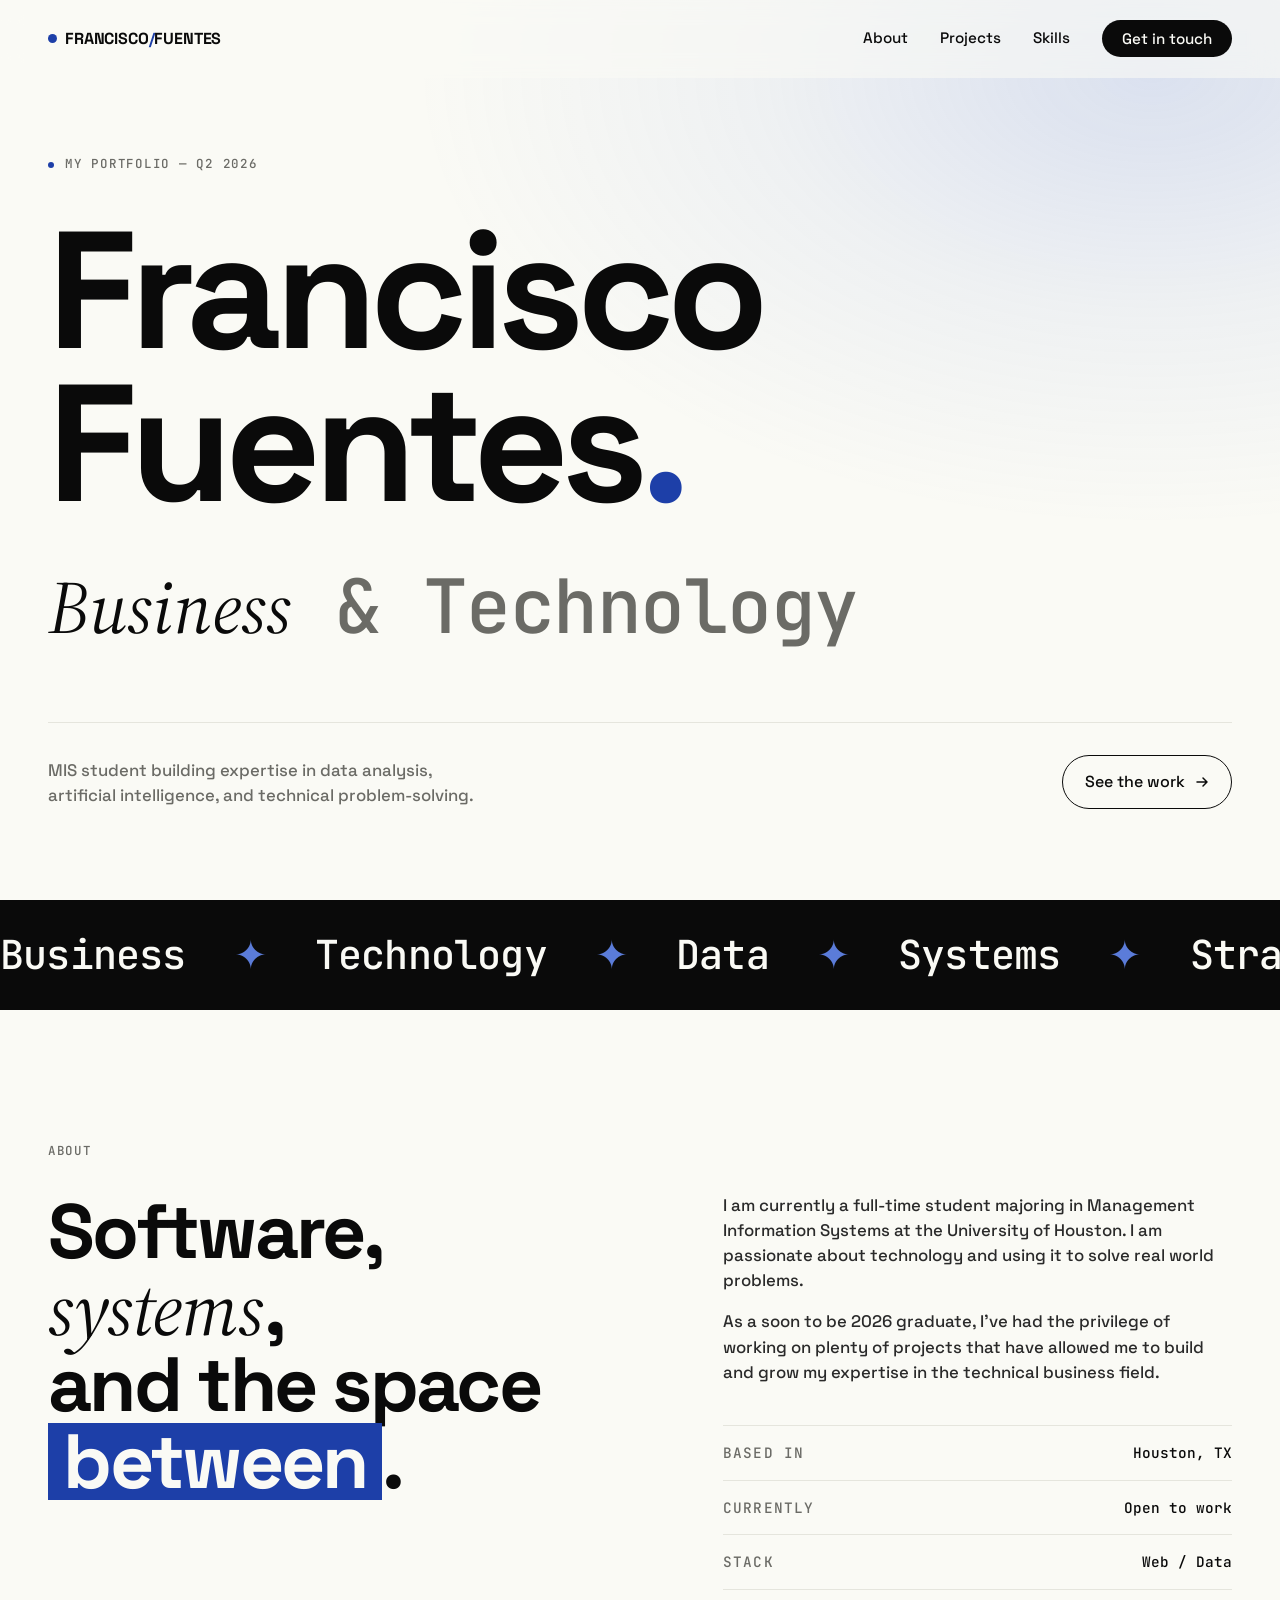
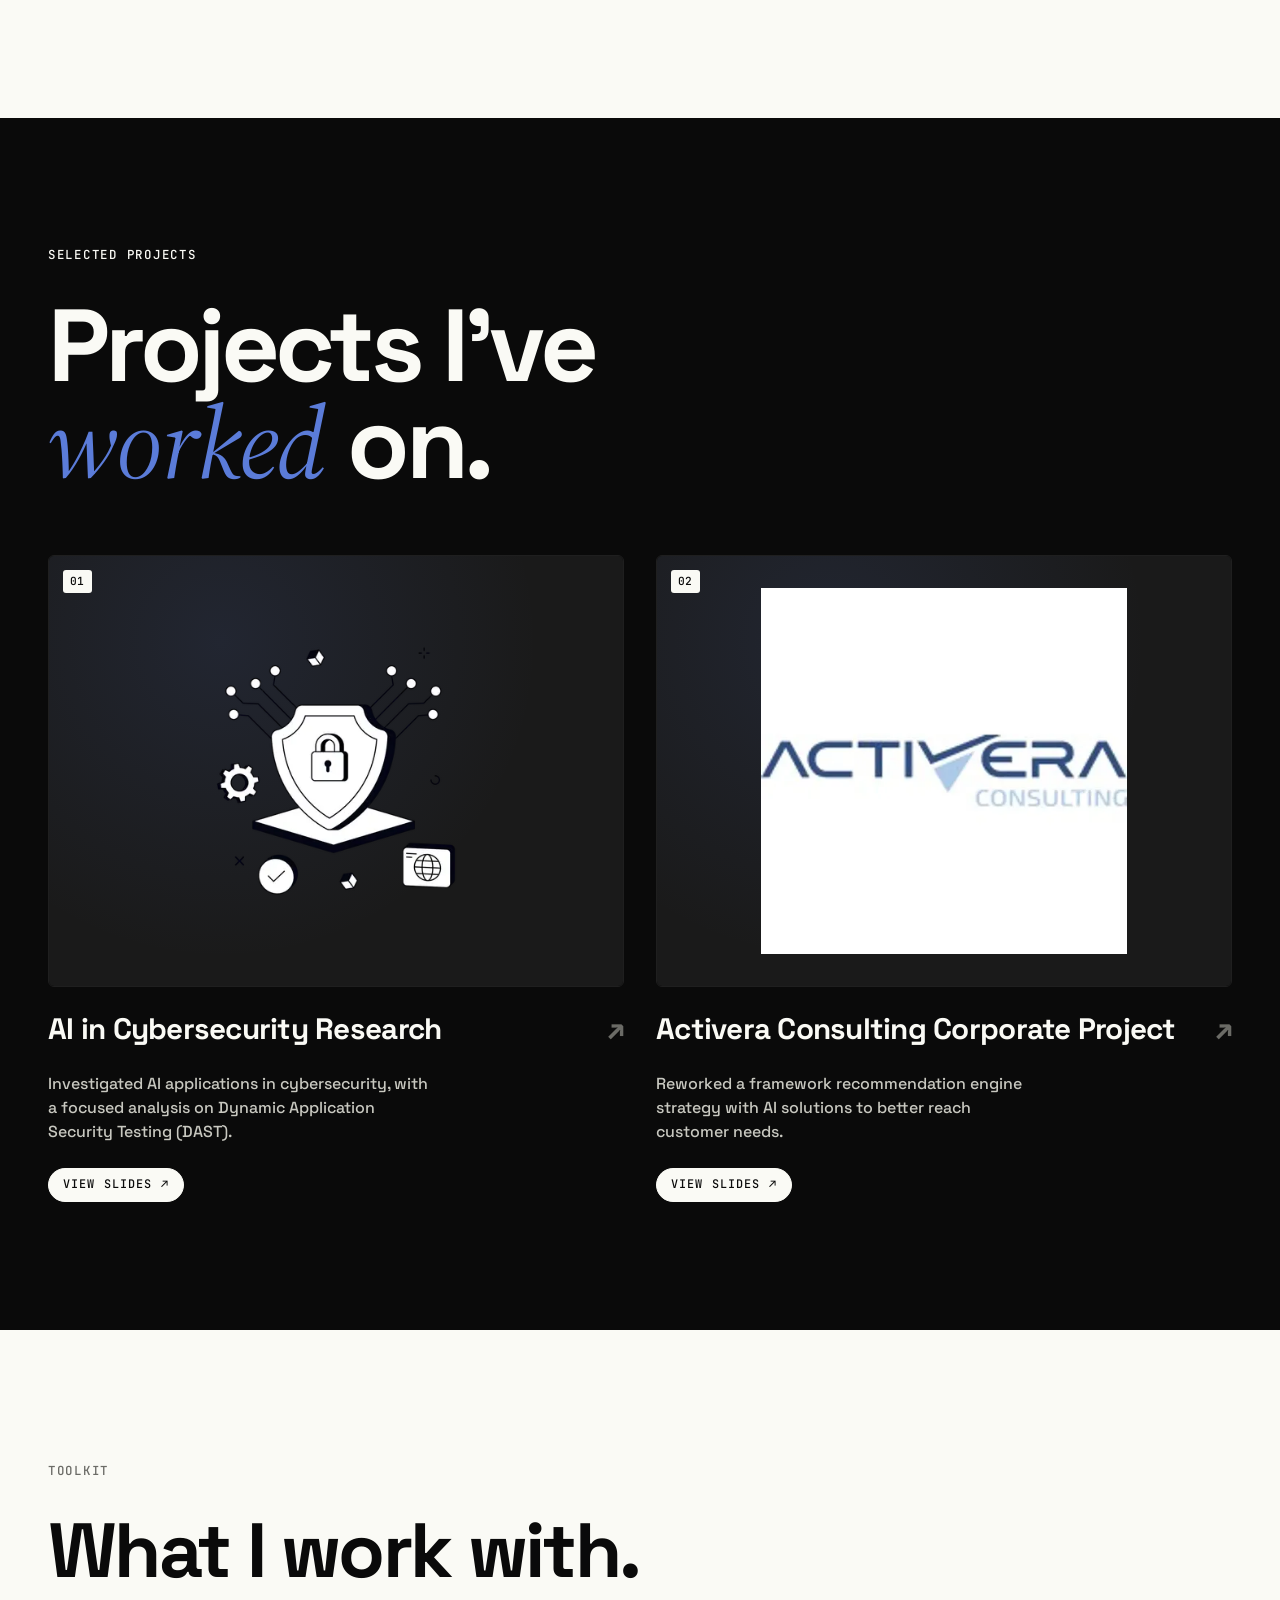
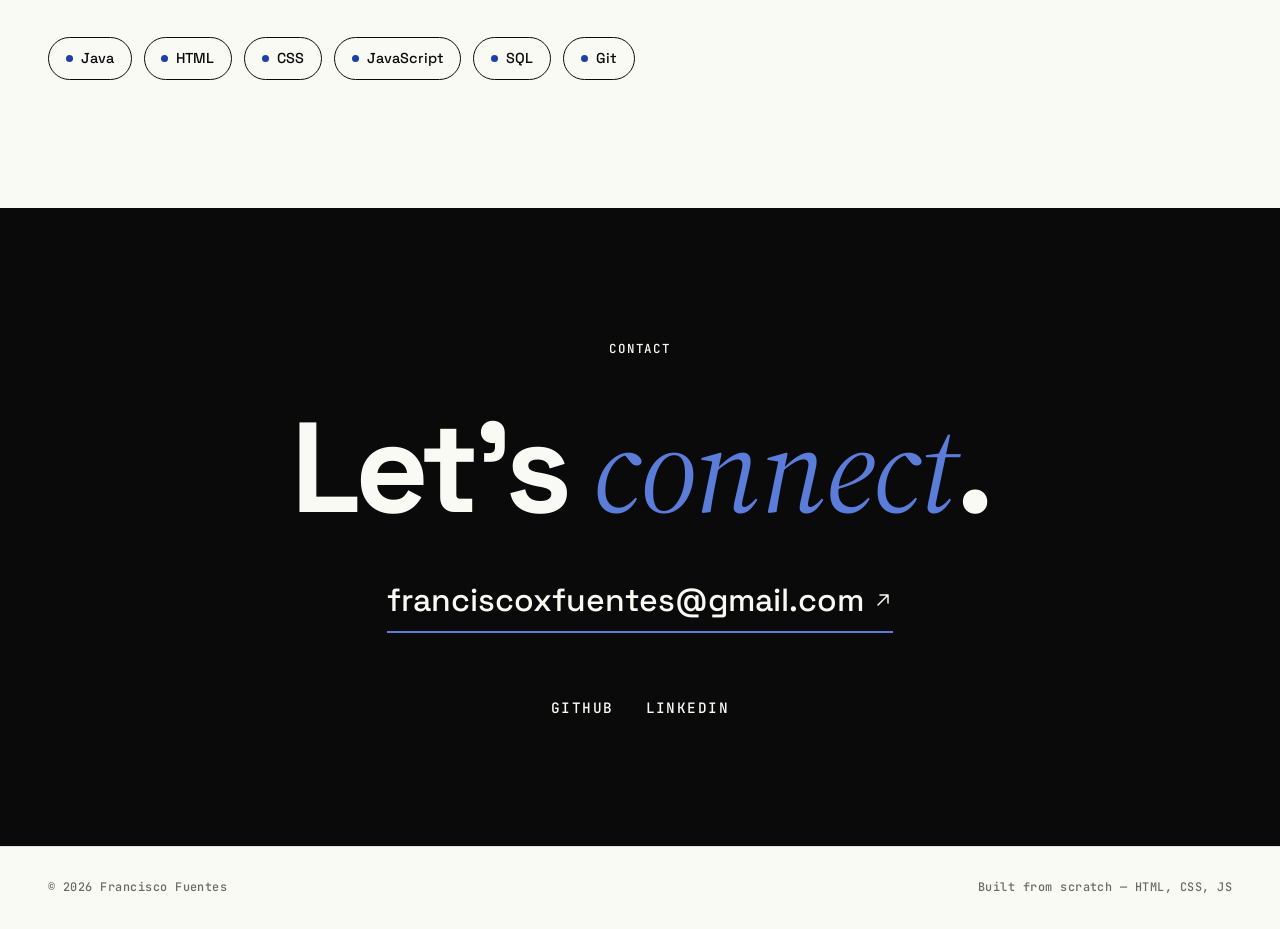
==== commit 9c2404fc: "Update graduation status wording in index.html" ====
--- a/index.html
+++ b/index.html
@@ -88,7 +88,7 @@
             I am currently a full-time student majoring in Management Information Systems at the University of Houston. I am passionate about technology and using it to solve real world problems.
           </p>
           <p>
-            As a 2026 graduate, I've had the privilege of working on plenty of projects that have allowed me to build and grow my expertise in the technical business field.
+            As a soon to be 2026 graduate, I've had the privilege of working on plenty of projects that have allowed me to build and grow my expertise in the technical business field.
           </p>
           <ul class="about__facts">
             <li><span>Based in</span><strong>Houston, TX</strong></li>
